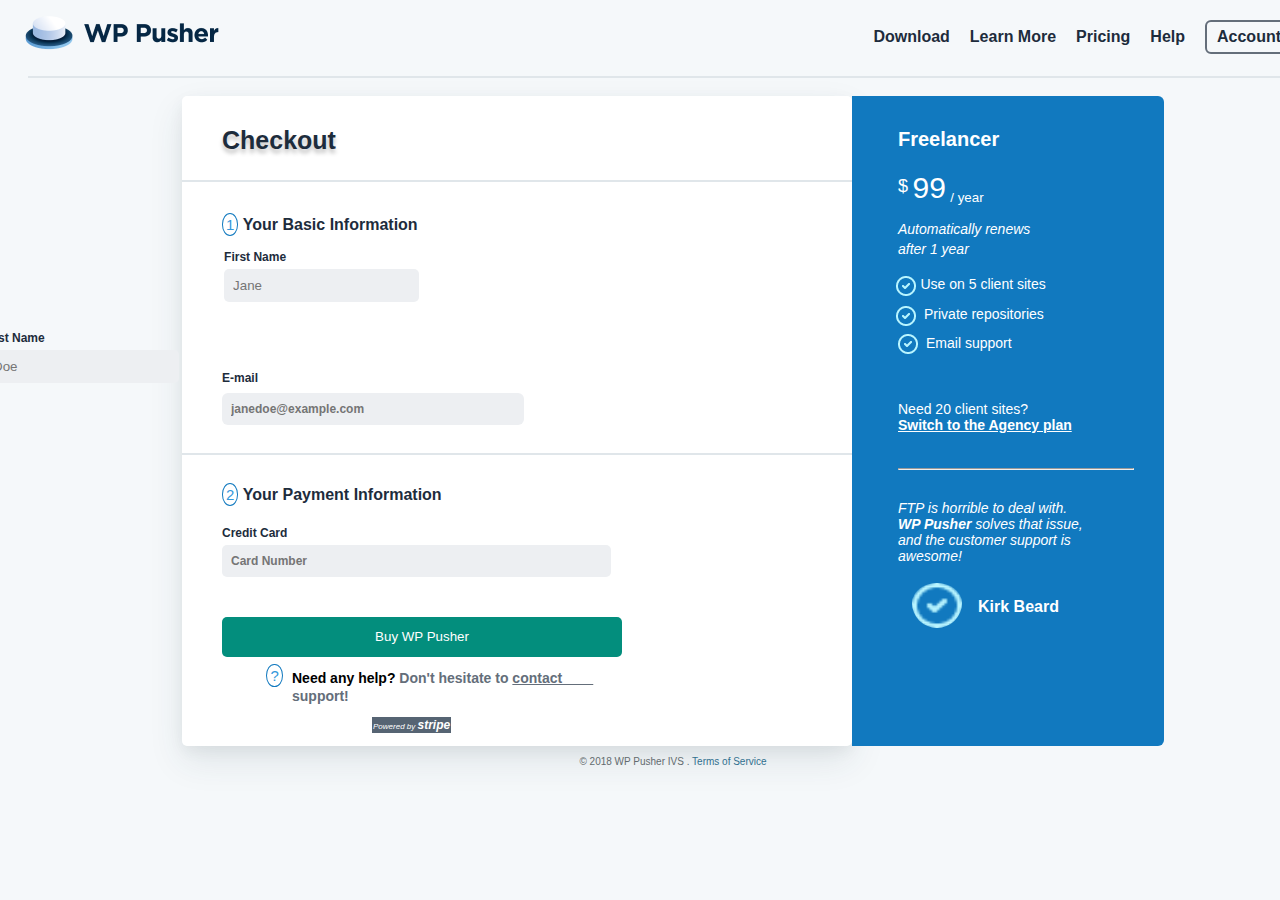
==== index.html @ e6b07db3 "second commit" ====
<!DOCTYPE html>
<html lang="en">
  <head>
    <meta charset="UTF-8" />
    <meta name="viewport" content="width=device-width, initial-scale=1.0" />
    <title>NWALI_CHUKWUEBUKA_EMMANUEL_2</title>
    <link rel="stylesheet" href="index.css" />
    <link rel="preconnect" href="https://fonts.gstatic.com" crossorigin />
  </head>
  <body>
    <!-- THE SKIP BUTTON -->
    <a
      href="#main"
      class="skip-link button"
      style="font-weight: bold; color: green"
      >Skip to main content</a>
    <main>
      <!-- THE MAIN CONTAINER -->
      <div id="container">
        <!-- THE HEADER AREA -->
        <header role="banner">
          <img src="./Images/wppusher-logo copy.png" alt="A wppusher logo" />
          <nav>
            <ul>
              <li><a href="#Download">Download</a></li>
              <li><a href="#Learn More">Learn More</a></li>
              <li><a href="#Pricing">Pricing</a></li>
              <li><a href="#Help">Help</a></li>
              <li><a href="#Account" class="account">Account</a></li>
            </ul>
          </nav>
        </header>
        <hr class="divider" />

        <!-- THE SECTION FOR THE CONTENT OF THE PAGE -->
        <div class="sub-div">

          <div class="box1">
            <p class="checkout">Checkout</p>
            <hr style="background-color: #E0E6EA;
            border: 1px solid transparent;"/>

            <!-- FORM AND CHECKOUT -->
            <form action="www.altschoolAfrica.com" method="post">
              <div class="rounded-number">1</div>
              <h6 class="h61">
                Your Basic Information
              </h6>

              <div class="form-item">
                <label for="first-name">First Name</label>
                <input
                  type="text"
                  id="first-name"
                  name="first"
                  placeholder="Jane"
                  required/>
              </div>

              <div class="form-item">
                <label for="last-name">Last Name</label>
                <input
                  type="text"
                  id="last-name"
                  name="last"
                  placeholder="Doe" required/>
              </div>

              <div>
                <label for="email">E-mail</label>
                <input
                  type="email"
                  id="email"
                  class="arrange"
                  name="email"
                  placeholder="janedoe@example.com"/>
              </div>

              <hr class="hr"/>

              <div class="rounded-number" style="position: relative;
              top: 45px;">2</div>
              <h6 class="h62">
                Your Payment Information
              </h6>

              <div>
                <label for="credit-card">Credit Card</label>
                <input
                  type="card-number"
                  id="credit-card"
                  name="credit"
                  placeholder="Card Number"
                />
              </div>

              <button class="butt">
                <a href="www.altschoolAfrica.com">Buy WP Pusher</a>
              </button>

              <div class="rounded-number question-mark">?</div>
              <p>
                <span class="need-any-help">Need any help? 
                  <span style="color: #646E7A;">Don't hesitate to <u>contact&nbsp;&nbsp;&nbsp;&nbsp;&nbsp;&nbsp;&nbsp;&nbsp;</u>
                  <br />
                  support!</span>
              </p>

              <button class="power"><em>Powered by <span style="font-size: 12px; font-weight: bold;">stripe</span></em></button>
            </form>
          </div>

          <!-- FREELANCER BOX 2-->
         <div class="box2">
          <p class="free">Freelancer</p>
          <div><sup style="font-size: 18px;">$</sup> <span class="nine">99</span> <sub>/ year</sub></div>

          <p class="automatic">Automatically renews <br> after 1 year</p>

          <img src="./Images/Combined Shape.png" class="check-mark1" alt="A circled check mark">
          <p class="check1">Use on 5 client sites</p>

          <img src="./Images/Combined Shape.png" class="check-mark2" alt="A circled check mark">
          <p class="check2">Private repositories</p>

          <img src="./Images/Combined Shape.png" class="check-mark3" alt="A circled check mark">
          <p class="check3">Email support</p>

          <p style="font-size: 14px; font-weight: 400;">Need 20 client sites? <br> <span class="switch">Switch to the Agency plan</span></p>

          <hr class="last-divider">

          <p class="last-statement">FTP is horrible to deal with. <br> <span class="wp">WP Pusher</span> solves that issue, <br> and the customer support is <br>
           awesome!</p>

           <img src="./Images/Combined Shape.png" class="image-mark" alt="A picture of Kirk Beard" >
           <p class="image-mark2">Kirk Beard</p>


         </div>
          
         </div>
        <p class="last-item">&copy; 2018 WP Pusher IVS . <a href="#">Terms of Service</a></p>

      </div>
    </main>
  </body>
</html>
---- index.css ----
*, html {
    box-sizing: border-box;
}

body{
    background-color: #F5F8FA;
    font-family: 'Archivo Narrow', sans-serif;
}

.skip-link {
    position: absolute;
    width: 1px;
    height: 1px;
    padding: 5px;
    margin: -1px;
    overflow: hidden;
    clip: rect(0, 0, 0, 0);
    white-space: nowrap;
    border: 0;
}

.skip-link:focus,
.skip-link:active {
    position: static;
    border: 1px solid black;
    width: 100%;
}

#container{
    width: 1330px;
    position: relative;
}

img{
    display: inline-block;
   padding-top: 5px;
   margin-inline-start: 14px;
}

ul {
   list-style-type: none;
   margin: 0;
   padding: 0; 
   position: absolute;
   top: 20px;
   right: 0;
   margin-inline-end: 25px;
}

li{
    float: left;
}

li a {
    display: inline-block;
    margin-right: 20px;
  text-decoration: none;
  color: #1D2C3C;
  font-size: 16px;
  font-weight: 700;
  letter-spacing: -0.01;
  overflow: hidden;
}

.account {
    border: 2px solid  #646E7A;
    border-radius: 6px;
    padding: 6px 10px;
    margin-top: -8px;
}

.divider{
    background-color: #E0E6EA;
    border: 1px solid transparent;
    margin-top: 20px;
  margin-right: 40px;
  margin-left: 20px;
}

.sub-div {
    display: flex;
    justify-content: center;
}

.box1, .box2 {
    width: 100px;
    height: 100px;
    margin-block-start: 10px;
}

.box1{
    width: 670px;
    height: 650px;
    box-shadow: 0px 5px 15px 0px rgba(0, 0, 0, 0.05), 0px 15px 35px 0px rgba(43, 64, 78, 0.10);
    border-radius: 5px;
    background-color: #fff;
}

.box2{
    width: 312px;
    height: 650px;
    padding-block-start: 12px;
    padding-inline-start: 46px;
    border-radius: 0px 6px 6px 0px;
    background-color: #1179BF;
    color: #fff;
}

/* STYLING OF THE FIRST BOX BEGINS HERE */

.checkout{
    color: #1D2C3C;
    text-shadow: 0px 4px 4px rgba(0, 0, 0, 0.25);
    font-size: 25px;
    font-style: normal;
    font-weight: bold;
    line-height: normal;
    margin-inline-start: 40px; 
    margin-block-start: 30px;
}

/* FORM STYLING STARTS HERE */

.form-item{
    display: inline-block;
    position: relative;
    top: 60px;
    right: 198px;
    margin-inline-end: 25px;
    font-size: 12px;
    font-weight: bold;
    color: #1D2C3C;
}

.rounded-number {
    display: inline-block;
    padding: 2px 3px;
    border-radius: 50%;
    background-color: #fff; 
    color: #3498db; 
    font-size: 15px;
    border: 1px solid #1179BF;
    margin-inline-start: 40px;
} 

.h61{
    display: inline-block;
    color: #1D2C3C;
    font-weight: 700;
    font-size: 16px;
    margin-top: 10px;
}

.h62 {
    display: inline-block;
    color: #1D2C3C;
    font-weight: 700;
    font-size: 16px;
    position: relative;
    top: 45px;
}

label {
    display: block;
}

input {
    display: block;
    color: grey;
    width: 100%;
    padding: 8px;
    border: 1px solid transparent;
    background-color: #EDEFF2;
    border-radius: 5px;
    margin-top: 5px;
}


[type="email"], [for="email"] {
    position: relative;
    top: 40px;
    margin-inline-start: 40px; 
    color: #1D2C3C;
    font-size: 12px;
    font-weight: bold;
    border-radius: 6px;
    margin-top: 8px;
}

.arrange {
    width: 45%;
}

.hr {
    position: relative;
    top: 60px;
    background-color: #E0E6EA;
    border: 1px solid transparent;
}

[type="card-number"], [for="credit-card"] {
    position: relative;
    top: 30px;
    margin-inline-start: 40px;
    color: #1D2C3C;
    font-size: 12px;
    font-weight: bold;
    width: 58%;
}

.butt{
    position: relative;
    top: 70px;
    left: 40px;
    width: 400px;
    height: 40px;
    background-color: #038E7D;
    border: 1px solid transparent;
    border-radius: 5px;
}

.butt a{
    text-decoration: none;
    text-align: center;
    color: #fff;
}

.question-mark{
    display: inline-block;
    position: relative;
    top: 110px;
    right: 360px;
}

.need-any-help {
    position: relative;
    top: 66px;
    left: 110px;
    font-size: 14px;
    font-weight: bold;
    font-style: normal;
    line-height: normal;
    letter-spacing: -0.01;
}

.power {
    position: relative;
    top: 60px;
    left: 190px;
    background-color: #566473;
    border: 1px solid transparent;
    padding: 0;
    font-size: 8px;
    color: #fff;
}

.last-item {
    text-align: center;
    font-size: 10px;
    color: #636B6F;
    font-weight: 400;
    line-height: normal;
}

.last-item a {
    text-decoration: none;
    color: #31708F;
}

/* STYLING OF THE SECOND (BLUE) BOX BEGINS HERE */
.free{
    font-size: 20px;
    font-weight: 700;
}

.nine{
    font-size: 30px;
    font-weight: 300;
}

.automatic{
    font-size: 14px;
    font-style: italic;
    font-weight: 400;
    line-height: 20px;
    margin-block-end: 10px;
}

/* STYLING OF THE CIRCLED CHECKBOX BEGINS HERE */
.check-mark1 {
    display: inline-block;
    margin-inline-start: -2px;
}
.check1 {
    display: inline-block;
    position: relative;
    top: -7px;
    font-size: 14px;
    font-weight: 400;
}
.check-mark2{
    display: inline-block;
    position: relative;
    top: 30px;
    right: 168px;

}
.check2{
    display: inline-block;
    position: relative;
    top: -21px;
    left: 26px;
    font-size: 14px;
    font-weight: 400;
}

.check-mark3{
    position: relative;
    top: 14px;
    right: 138px;
}
.check3 {
position: relative;
top: -36px;
left: 28px;
font-size: 14px;
font-weight: 400;
}

.switch{
    font-size: 14px;
    font-weight: bold;
    text-decoration: underline;
}

.last-divider{
    margin-top: 35px;
    margin-right: 30px;
    margin-bottom: 30px;
}

.last-statement {
    font-size: 14px;
    font-weight:400 ;
    font-style: italic;

}

.wp {
font-weight: 700;
}

.image-mark{
    width: 50px;
    height: 50px;
    border-radius: 30px;
}

.image-mark2 {
    position: relative;
    top: -50px;
    left: 80px;
    font-size: 16px;
    font-weight: 700;
}
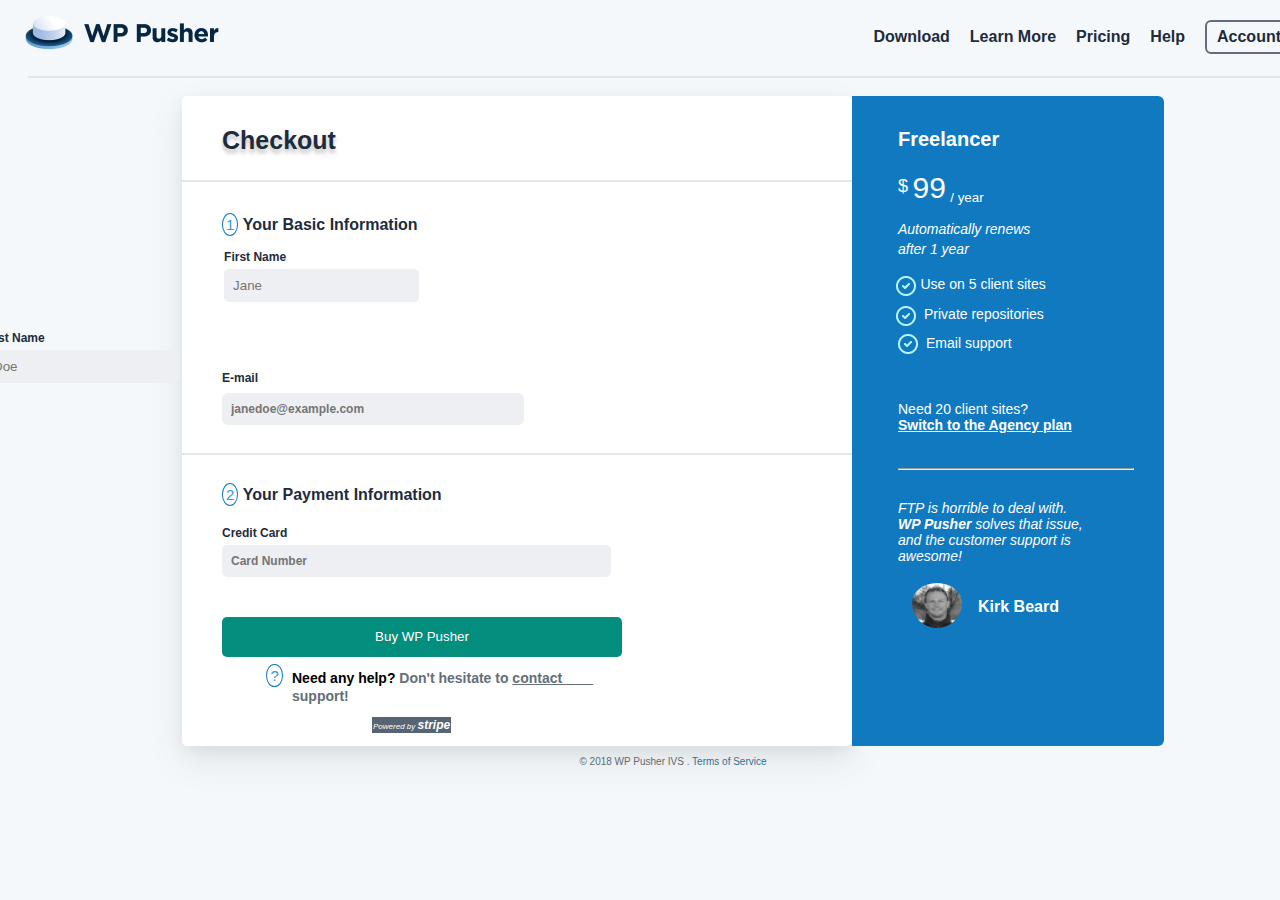
==== commit 7a02b1f1: "changed the bitmap image" ====
--- a/index.html
+++ b/index.html
@@ -133,7 +133,7 @@
           <p class="last-statement">FTP is horrible to deal with. <br> <span class="wp">WP Pusher</span> solves that issue, <br> and the customer support is <br>
            awesome!</p>
 
-           <img src="./Images/Combined Shape.png" class="image-mark" alt="A picture of Kirk Beard" >
+           <img src="./Images/Bitmap (1).png" class="image-mark" alt="A picture of Kirk Beard" >
            <p class="image-mark2">Kirk Beard</p>
 
 
